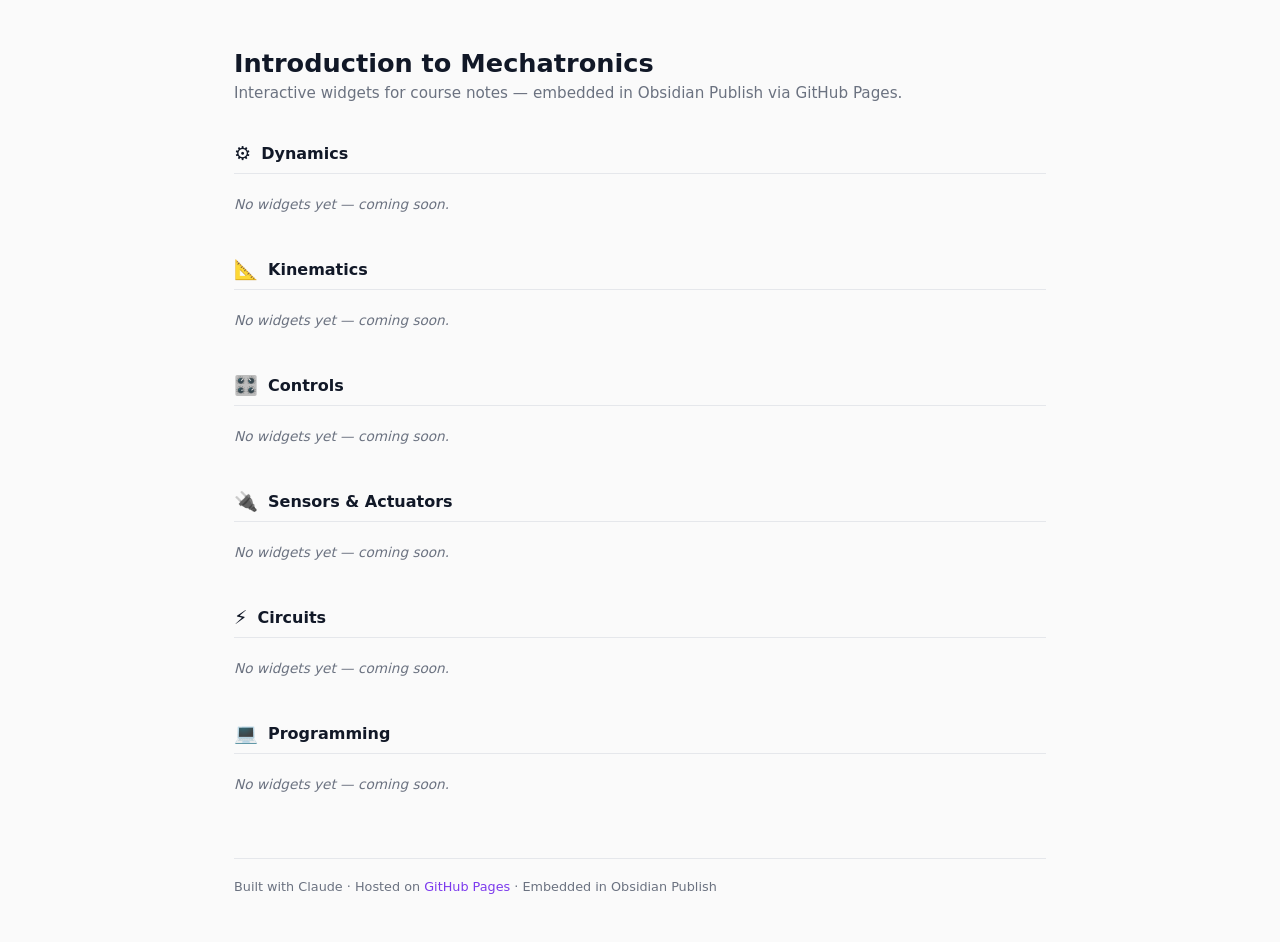
==== widgets/index.html @ 4bb70cf6 "Fix HTML access: rename widgets-index.html to index.html, copy widgets/ into Pages artifact Agent-Lo" ====
<!DOCTYPE html>
<html lang="en">
<head>
  <meta charset="UTF-8">
  <meta name="viewport" content="width=device-width, initial-scale=1.0">
  <title>Introduction to Mechatronics — Widget Gallery</title>
  <style>
    *, *::before, *::after { box-sizing: border-box; margin: 0; padding: 0; }

    :root {
      --bg: #fafafa;
      --surface: #ffffff;
      --border: #e5e7eb;
      --text: #111827;
      --text-muted: #6b7280;
      --accent: #7c3aed;
      --accent-light: #ede9fe;
      --radius: 10px;
    }
    @media (prefers-color-scheme: dark) {
      :root {
        --bg: #111827;
        --surface: #1f2937;
        --border: #374151;
        --text: #f9fafb;
        --text-muted: #9ca3af;
        --accent: #a78bfa;
        --accent-light: #2e1065;
      }
    }

    body {
      font-family: system-ui, -apple-system, sans-serif;
      background: var(--bg);
      color: var(--text);
      padding: 48px 24px;
      max-width: 860px;
      margin: 0 auto;
    }

    header { margin-bottom: 40px; }
    header h1 { font-size: 1.6rem; font-weight: 700; margin-bottom: 6px; }
    header p { color: var(--text-muted); font-size: 0.95rem; }

    .subject { margin-bottom: 36px; }

    .subject-header {
      display: flex;
      align-items: center;
      gap: 10px;
      margin-bottom: 12px;
      padding-bottom: 8px;
      border-bottom: 1px solid var(--border);
    }
    .subject-header .icon { font-size: 1.2rem; }
    .subject-header h2 { font-size: 1rem; font-weight: 600; }
    .subject-header .count {
      margin-left: auto;
      font-size: 0.75rem;
      color: var(--text-muted);
    }

    .widget-grid {
      display: grid;
      grid-template-columns: repeat(auto-fill, minmax(240px, 1fr));
      gap: 12px;
    }

    .widget-card {
      display: block;
      padding: 14px 16px;
      background: var(--surface);
      border: 1px solid var(--border);
      border-radius: var(--radius);
      text-decoration: none;
      color: inherit;
      transition: border-color 0.15s, box-shadow 0.15s;
    }
    .widget-card:hover {
      border-color: var(--accent);
      box-shadow: 0 0 0 3px var(--accent-light);
    }
    .widget-card .name { font-size: 0.9rem; font-weight: 500; margin-bottom: 4px; }
    .widget-card .desc { font-size: 0.8rem; color: var(--text-muted); line-height: 1.4; }

    .empty {
      font-size: 0.85rem;
      color: var(--text-muted);
      font-style: italic;
      padding: 10px 0;
    }

    footer {
      margin-top: 56px;
      padding-top: 20px;
      border-top: 1px solid var(--border);
      font-size: 0.8rem;
      color: var(--text-muted);
    }
    footer a { color: var(--accent); text-decoration: none; }
  </style>
</head>
<body>

  <header>
    <h1>Introduction to Mechatronics</h1>
    <p>Interactive widgets for course notes — embedded in Obsidian Publish via GitHub Pages.</p>
  </header>

  <!-- ═══════════════════════════════════════════════
       DYNAMICS
       Add new cards inside .widget-grid as you build them.
       Card format:
         <a class="widget-card" href="dynamics/filename.html">
           <div class="name">Widget Name</div>
           <div class="desc">One-line description.</div>
         </a>
  ════════════════════════════════════════════════ -->
  <section class="subject">
    <div class="subject-header">
      <span class="icon">⚙️</span>
      <h2>Dynamics</h2>
      <span class="count" id="count-dynamics"></span>
    </div>
    <div class="widget-grid" id="dynamics">
      <!-- widgets go here -->
      <p class="empty">No widgets yet — coming soon.</p>
    </div>
  </section>

  <!-- KINEMATICS -->
  <section class="subject">
    <div class="subject-header">
      <span class="icon">📐</span>
      <h2>Kinematics</h2>
      <span class="count" id="count-kinematics"></span>
    </div>
    <div class="widget-grid" id="kinematics">
      <p class="empty">No widgets yet — coming soon.</p>
    </div>
  </section>

  <!-- CONTROLS -->
  <section class="subject">
    <div class="subject-header">
      <span class="icon">🎛️</span>
      <h2>Controls</h2>
      <span class="count" id="count-controls"></span>
    </div>
    <div class="widget-grid" id="controls">
      <p class="empty">No widgets yet — coming soon.</p>
    </div>
  </section>

  <!-- SENSORS & ACTUATORS -->
  <section class="subject">
    <div class="subject-header">
      <span class="icon">🔌</span>
      <h2>Sensors &amp; Actuators</h2>
      <span class="count" id="count-sensors-actuators"></span>
    </div>
    <div class="widget-grid" id="sensors-actuators">
      <p class="empty">No widgets yet — coming soon.</p>
    </div>
  </section>

  <!-- CIRCUITS -->
  <section class="subject">
    <div class="subject-header">
      <span class="icon">⚡</span>
      <h2>Circuits</h2>
      <span class="count" id="count-circuits"></span>
    </div>
    <div class="widget-grid" id="circuits">
      <p class="empty">No widgets yet — coming soon.</p>
    </div>
  </section>

  <!-- PROGRAMMING -->
  <section class="subject">
    <div class="subject-header">
      <span class="icon">💻</span>
      <h2>Programming</h2>
      <span class="count" id="count-programming"></span>
    </div>
    <div class="widget-grid" id="programming">
      <p class="empty">No widgets yet — coming soon.</p>
    </div>
  </section>

  <footer>
    Built with Claude · Hosted on
    <a href="https://github.com/mrcmet/Introduction-to-Mechatronics" target="_blank">GitHub Pages</a>
    · Embedded in Obsidian Publish
  </footer>

  <script>
    // Auto-count cards per section and update the count badge
    document.querySelectorAll('.widget-grid').forEach(grid => {
      const cards = grid.querySelectorAll('.widget-card');
      const id = grid.id;
      const counter = document.getElementById('count-' + id);
      if (counter && cards.length > 0) {
        counter.textContent = cards.length + ' widget' + (cards.length !== 1 ? 's' : '');
      }
    });
  </script>

</body>
</html>
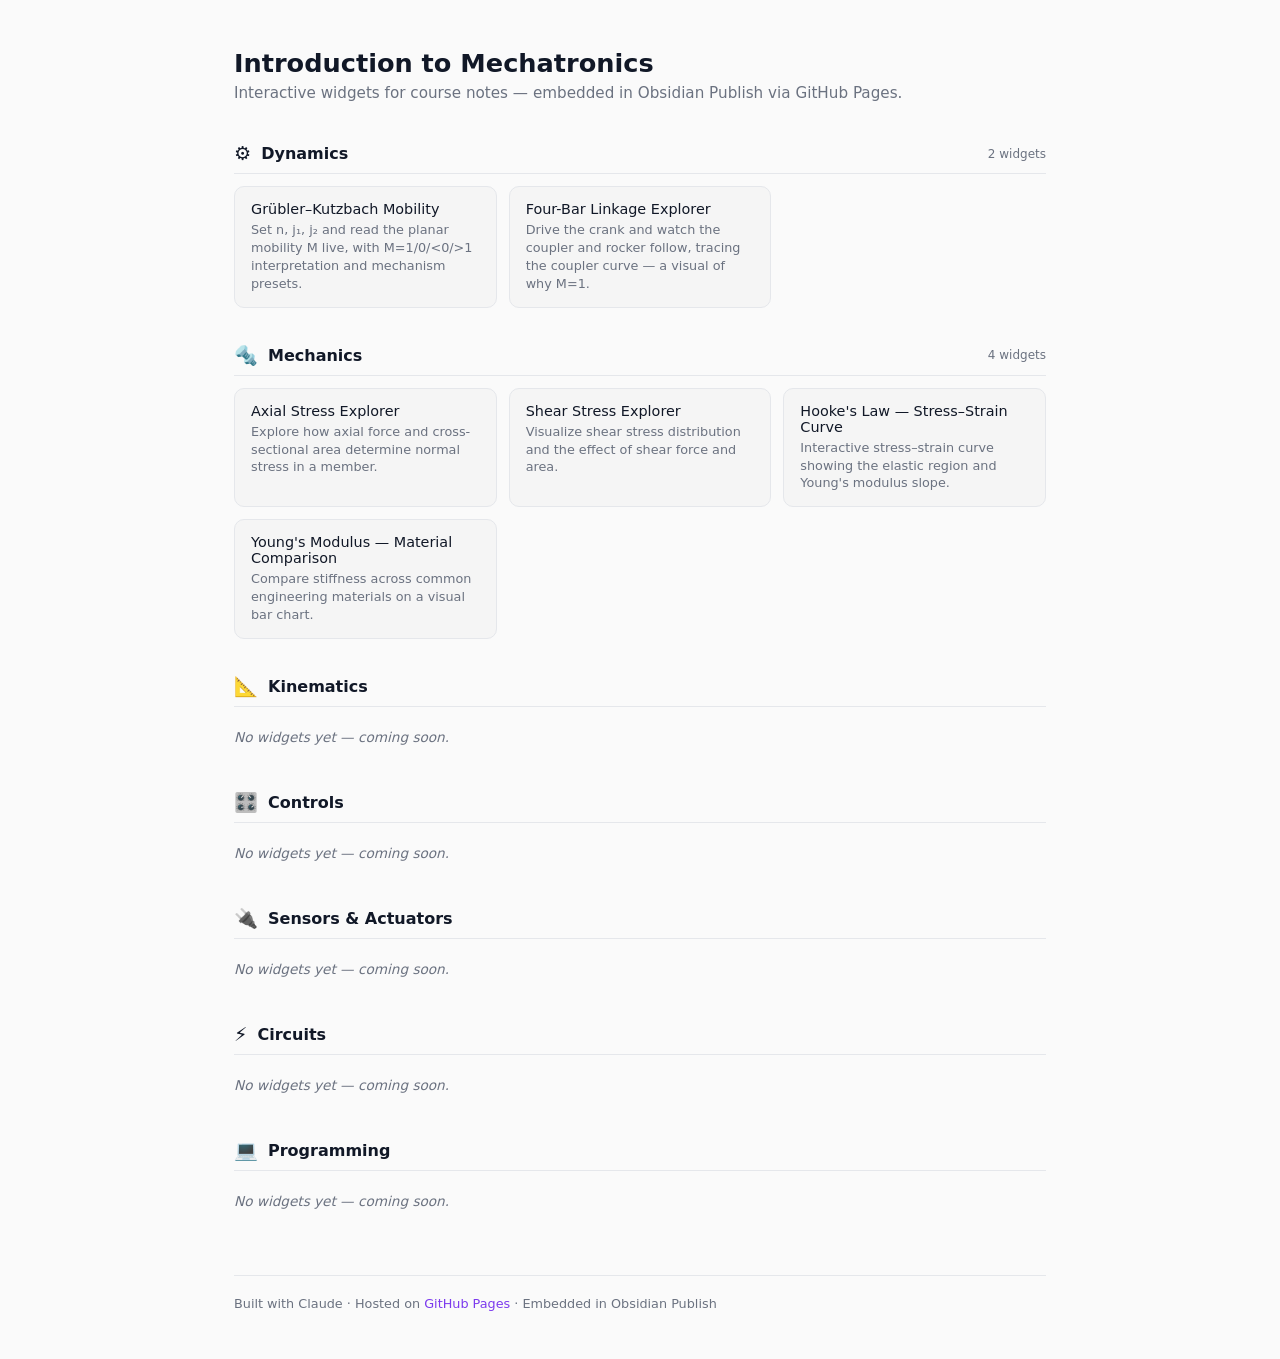
==== commit 6239ea80: "Add widgets/index.html with Mechanics section; redirect widgets-index.html Co-authored-by: mrcmet <1" ====
--- a/widgets/index.html
+++ b/widgets/index.html
@@ -9,7 +9,7 @@
 
     :root {
       --bg: #fafafa;
-      --surface: #ffffff;
+      --surface: #f5f5f5;
       --border: #e5e7eb;
       --text: #111827;
       --text-muted: #6b7280;
@@ -123,8 +123,41 @@
       <span class="count" id="count-dynamics"></span>
     </div>
     <div class="widget-grid" id="dynamics">
-      <!-- widgets go here -->
-      <p class="empty">No widgets yet — coming soon.</p>
+      <a class="widget-card" href="dynamics/grubler-mobility.html">
+        <div class="name">Grübler–Kutzbach Mobility</div>
+        <div class="desc">Set n, j₁, j₂ and read the planar mobility M live, with M=1/0/&lt;0/&gt;1 interpretation and mechanism presets.</div>
+      </a>
+      <a class="widget-card" href="dynamics/four-bar-explorer.html">
+        <div class="name">Four-Bar Linkage Explorer</div>
+        <div class="desc">Drive the crank and watch the coupler and rocker follow, tracing the coupler curve — a visual of why M=1.</div>
+      </a>
+    </div>
+  </section>
+
+  <!-- MECHANICS -->
+  <section class="subject">
+    <div class="subject-header">
+      <span class="icon">🔩</span>
+      <h2>Mechanics</h2>
+      <span class="count" id="count-mechanics"></span>
+    </div>
+    <div class="widget-grid" id="mechanics">
+      <a class="widget-card" href="mechanics/axial-stress-explorer.html">
+        <div class="name">Axial Stress Explorer</div>
+        <div class="desc">Explore how axial force and cross-sectional area determine normal stress in a member.</div>
+      </a>
+      <a class="widget-card" href="mechanics/shear_stress_explorer.html">
+        <div class="name">Shear Stress Explorer</div>
+        <div class="desc">Visualize shear stress distribution and the effect of shear force and area.</div>
+      </a>
+      <a class="widget-card" href="mechanics/stress-strain-curve.html">
+        <div class="name">Hooke's Law — Stress–Strain Curve</div>
+        <div class="desc">Interactive stress–strain curve showing the elastic region and Young's modulus slope.</div>
+      </a>
+      <a class="widget-card" href="mechanics/youngs-modulus-materials.html">
+        <div class="name">Young's Modulus — Material Comparison</div>
+        <div class="desc">Compare stiffness across common engineering materials on a visual bar chart.</div>
+      </a>
     </div>
   </section>
 
